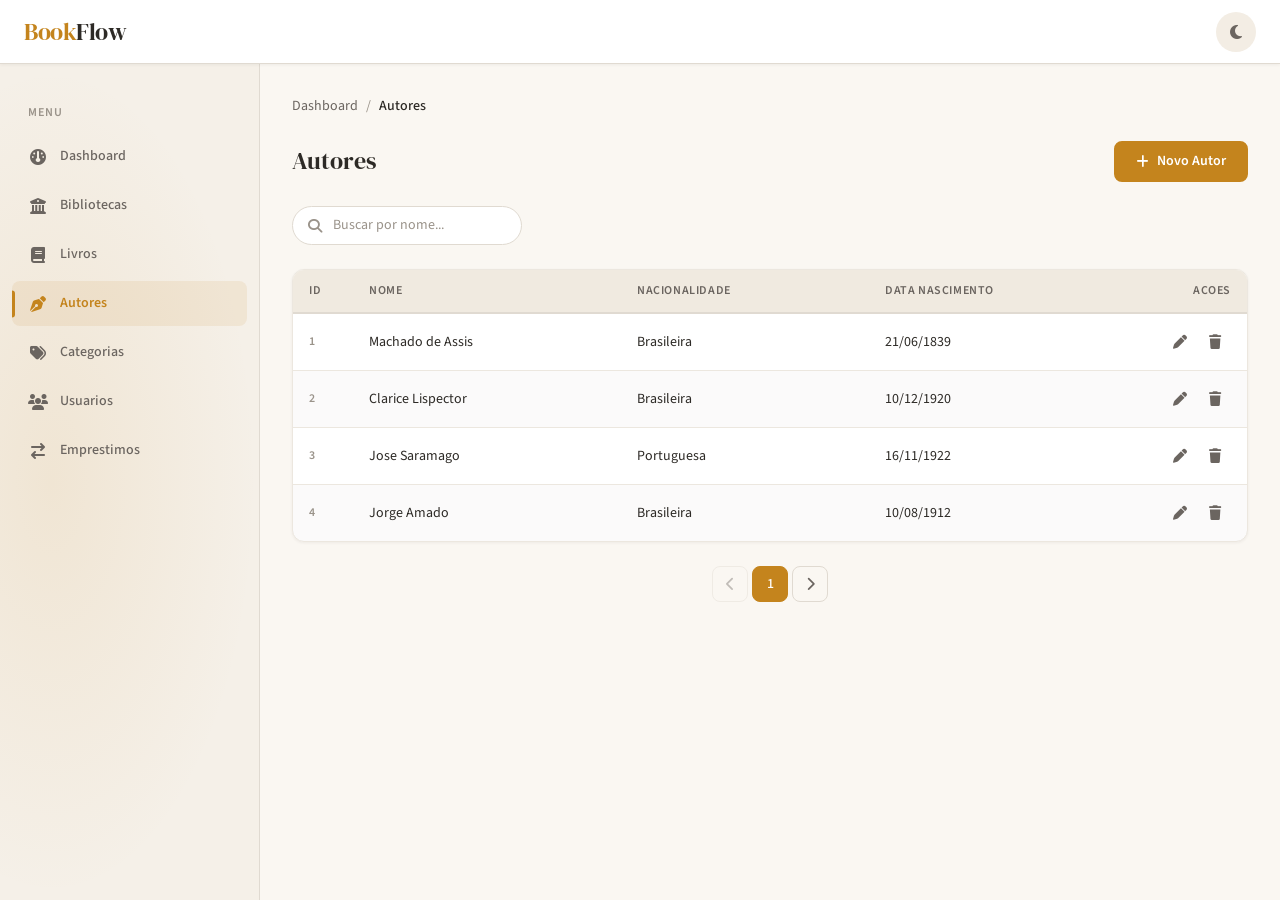
==== autores.html @ ffaa6e1e "first commit" ====
<!DOCTYPE html>
<html lang="pt-BR">
<head>
  <meta charset="UTF-8">
  <meta name="viewport" content="width=device-width, initial-scale=1.0">
  <title>Autores - BookFlow</title>
  <link rel="preconnect" href="https://fonts.googleapis.com">
  <link rel="preconnect" href="https://fonts.gstatic.com" crossorigin>
  <link href="https://fonts.googleapis.com/css2?family=DM+Serif+Display&family=Source+Sans+3:wght@300;400;500;600;700&display=swap" rel="stylesheet">
  <link rel="stylesheet" href="https://cdnjs.cloudflare.com/ajax/libs/font-awesome/6.5.1/css/all.min.css">
  <link rel="stylesheet" href="css/variables.css">
  <link rel="stylesheet" href="css/reset.css">
  <link rel="stylesheet" href="css/layout.css">
  <link rel="stylesheet" href="css/components.css">
  <link rel="stylesheet" href="css/tables.css">
  <link rel="stylesheet" href="css/forms.css">
  <link rel="stylesheet" href="css/utilities.css">
</head>
<body>
  <!-- API_BASE_URL: configurar em js/config.js -->
  <div class="app">
    <header class="header">
      <div class="header-left">
        <button class="btn-menu-toggle" id="btn-menu-toggle"><i class="fas fa-bars"></i></button>
        <a href="index.html" class="header-logo">Book<span>Flow</span></a>
      </div>
      <div class="header-right">
        <button class="btn-theme-toggle" id="btn-theme-toggle" aria-label="Alternar tema">
          <i class="fas fa-moon"></i>
          <i class="fas fa-sun"></i>
        </button>
      </div>
    </header>
    <div class="sidebar-overlay" id="sidebar-overlay"></div>
    <aside class="sidebar" id="sidebar">
      <nav class="sidebar-nav">
        <span class="sidebar-section-title">Menu</span>
        <a href="index.html" class="nav-link"><i class="fas fa-gauge"></i> Dashboard</a>
        <a href="bibliotecas.html" class="nav-link"><i class="fas fa-building-columns"></i> Bibliotecas</a>
        <a href="livros.html" class="nav-link"><i class="fas fa-book"></i> Livros</a>
        <a href="autores.html" class="nav-link active"><i class="fas fa-pen-nib"></i> Autores</a>
        <a href="categorias.html" class="nav-link"><i class="fas fa-tags"></i> Categorias</a>
        <a href="usuarios.html" class="nav-link"><i class="fas fa-users"></i> Usuarios</a>
        <a href="emprestimos.html" class="nav-link"><i class="fas fa-arrow-right-arrow-left"></i> Emprestimos</a>
      </nav>
    </aside>
    <main class="main">
      <div class="main-content">
        <nav class="breadcrumb">
          <a href="index.html">Dashboard</a>
          <span class="separator">/</span>
          <span class="current">Autores</span>
        </nav>

        <div class="page-header">
          <h1>Autores</h1>
          <a href="autor-form.html" class="btn btn-primary"><i class="fas fa-plus"></i> Novo Autor</a>
        </div>

        <div id="alert-container" class="hidden"></div>

        <div class="filters-bar">
          <div class="search-bar">
            <i class="fas fa-search"></i>
            <input type="text" id="search-autor" placeholder="Buscar por nome...">
          </div>
        </div>

        <div class="table-container">
          <div class="table-responsive">
            <table class="table" id="table-autores">
              <thead>
                <tr>
                  <th>ID</th>
                  <th>Nome</th>
                  <th>Nacionalidade</th>
                  <th>Data Nascimento</th>
                  <th class="cell-actions">Acoes</th>
                </tr>
              </thead>
              <tbody id="tbody-autores">
                <tr>
                  <td class="cell-id">1</td>
                  <td>Machado de Assis</td>
                  <td>Brasileira</td>
                  <td>21/06/1839</td>
                  <td class="cell-actions">
                    <button class="btn-icon btn-icon-edit" data-action="edit" data-id="1" title="Editar"><i class="fas fa-pen"></i></button>
                    <button class="btn-icon btn-icon-danger" data-action="delete" data-id="1" title="Excluir"><i class="fas fa-trash"></i></button>
                  </td>
                </tr>
                <tr>
                  <td class="cell-id">2</td>
                  <td>Clarice Lispector</td>
                  <td>Brasileira</td>
                  <td>10/12/1920</td>
                  <td class="cell-actions">
                    <button class="btn-icon btn-icon-edit" data-action="edit" data-id="2" title="Editar"><i class="fas fa-pen"></i></button>
                    <button class="btn-icon btn-icon-danger" data-action="delete" data-id="2" title="Excluir"><i class="fas fa-trash"></i></button>
                  </td>
                </tr>
                <tr>
                  <td class="cell-id">3</td>
                  <td>Jose Saramago</td>
                  <td>Portuguesa</td>
                  <td>16/11/1922</td>
                  <td class="cell-actions">
                    <button class="btn-icon btn-icon-edit" data-action="edit" data-id="3" title="Editar"><i class="fas fa-pen"></i></button>
                    <button class="btn-icon btn-icon-danger" data-action="delete" data-id="3" title="Excluir"><i class="fas fa-trash"></i></button>
                  </td>
                </tr>
                <tr>
                  <td class="cell-id">4</td>
                  <td>Jorge Amado</td>
                  <td>Brasileira</td>
                  <td>10/08/1912</td>
                  <td class="cell-actions">
                    <button class="btn-icon btn-icon-edit" data-action="edit" data-id="4" title="Editar"><i class="fas fa-pen"></i></button>
                    <button class="btn-icon btn-icon-danger" data-action="delete" data-id="4" title="Excluir"><i class="fas fa-trash"></i></button>
                  </td>
                </tr>
              </tbody>
            </table>
          </div>
        </div>

        <div class="pagination">
          <button class="pagination-btn" disabled><i class="fas fa-chevron-left"></i></button>
          <button class="pagination-btn active">1</button>
          <button class="pagination-btn"><i class="fas fa-chevron-right"></i></button>
        </div>

        <div class="empty-state hidden" id="empty-state">
          <div class="empty-state-icon"><i class="fas fa-pen-nib"></i></div>
          <h3>Nenhum autor encontrado</h3>
          <p>Nao existem autores cadastrados ainda. Clique no botao acima para adicionar um novo autor.</p>
          <a href="autor-form.html" class="btn btn-primary"><i class="fas fa-plus"></i> Novo Autor</a>
        </div>

        <!-- Modal de exclusao -->
        <div class="modal-overlay" id="modal-delete">
          <div class="modal">
            <div class="modal-icon"><i class="fas fa-trash"></i></div>
            <h3>Excluir Autor</h3>
            <p>Tem certeza que deseja excluir este autor? Esta acao nao pode ser desfeita.</p>
            <div class="modal-actions">
              <button class="btn btn-secondary" id="btn-cancel-delete">Cancelar</button>
              <button class="btn btn-danger" id="btn-confirm-delete">Excluir</button>
            </div>
          </div>
        </div>

        <template id="template-row-autor">
          <tr>
            <td class="cell-id"></td>
            <td></td>
            <td></td>
            <td></td>
            <td class="cell-actions">
              <button class="btn-icon btn-icon-edit" data-action="edit" title="Editar"><i class="fas fa-pen"></i></button>
              <button class="btn-icon btn-icon-danger" data-action="delete" title="Excluir"><i class="fas fa-trash"></i></button>
            </td>
          </tr>
        </template>
      </div>
    </main>
  </div>
</body>
</html>
---- css/variables.css ----
/* ============================================
   BookFlow - Design Tokens & Theme System
   ============================================ */

:root {
  /* --- Typography --- */
  --font-display: 'DM Serif Display', Georgia, serif;
  --font-body: 'Source Sans 3', 'Segoe UI', sans-serif;

  --text-xs: 0.75rem;
  --text-sm: 0.875rem;
  --text-base: 1rem;
  --text-lg: 1.125rem;
  --text-xl: 1.25rem;
  --text-2xl: 1.5rem;
  --text-3xl: 2rem;

  --weight-light: 300;
  --weight-regular: 400;
  --weight-medium: 500;
  --weight-semibold: 600;
  --weight-bold: 700;

  --leading-tight: 1.2;
  --leading-normal: 1.5;
  --leading-relaxed: 1.75;

  /* --- Spacing --- */
  --space-1: 0.25rem;
  --space-2: 0.5rem;
  --space-3: 0.75rem;
  --space-4: 1rem;
  --space-5: 1.25rem;
  --space-6: 1.5rem;
  --space-8: 2rem;
  --space-10: 2.5rem;
  --space-12: 3rem;
  --space-16: 4rem;

  /* --- Layout --- */
  --header-height: 64px;
  --sidebar-width: 260px;
  --content-max-width: 1200px;
  --radius-sm: 6px;
  --radius-md: 8px;
  --radius-lg: 12px;
  --radius-xl: 16px;
  --radius-pill: 9999px;

  /* --- Transitions --- */
  --transition-fast: 150ms ease;
  --transition-base: 250ms ease;
  --transition-slow: 400ms ease;

  /* --- Z-index --- */
  --z-sidebar: 100;
  --z-header: 200;
  --z-modal-overlay: 300;
  --z-modal: 400;
  --z-toast: 500;

  /* ============================
     Light Theme (default)
     ============================ */
  --bg-primary: #FAF7F2;
  --bg-secondary: #FFFFFF;
  --bg-tertiary: #F3EDE4;
  --bg-sidebar: #F5F0E8;

  --text-primary: #2D2A26;
  --text-secondary: #6B6560;
  --text-tertiary: #9A938A;
  --text-inverse: #FFFFFF;

  --accent: #C4841D;
  --accent-hover: #A86D15;
  --accent-subtle: rgba(196, 132, 29, 0.1);
  --accent-muted: rgba(196, 132, 29, 0.2);

  --secondary: #1B6B6D;
  --secondary-hover: #145455;
  --secondary-subtle: rgba(27, 107, 109, 0.1);

  --danger: #C0392B;
  --danger-hover: #A93226;
  --danger-subtle: rgba(192, 57, 43, 0.1);

  --success: #27AE60;
  --success-hover: #1E8C4D;
  --success-subtle: rgba(39, 174, 96, 0.1);

  --warning: #F39C12;
  --warning-hover: #D68910;
  --warning-subtle: rgba(243, 156, 18, 0.1);

  --info: #2980B9;
  --info-subtle: rgba(41, 128, 185, 0.1);

  --border: #E0DAD1;
  --border-light: #ECE7DF;
  --border-focus: var(--accent);

  --shadow-sm: 0 1px 3px rgba(45, 42, 38, 0.06);
  --shadow-md: 0 4px 12px rgba(45, 42, 38, 0.08);
  --shadow-lg: 0 8px 24px rgba(45, 42, 38, 0.1);
  --shadow-focus: 0 0 0 3px var(--accent-muted);

  --table-header-bg: #F0EAE0;
  --table-stripe-bg: rgba(45, 42, 38, 0.02);
  --table-hover-bg: rgba(196, 132, 29, 0.04);

  --sidebar-active-bg: var(--accent-subtle);
  --sidebar-hover-bg: rgba(45, 42, 38, 0.04);
}

/* ============================
   Dark Theme
   ============================ */
[data-theme="dark"] {
  --bg-primary: #1A1814;
  --bg-secondary: #252219;
  --bg-tertiary: #2E2A22;
  --bg-sidebar: #211E18;

  --text-primary: #E8E2D8;
  --text-secondary: #A89F94;
  --text-tertiary: #7A7268;
  --text-inverse: #1A1814;

  --accent: #E5A84B;
  --accent-hover: #F0BD6A;
  --accent-subtle: rgba(229, 168, 75, 0.12);
  --accent-muted: rgba(229, 168, 75, 0.25);

  --secondary: #3DA8AB;
  --secondary-hover: #56BFC2;
  --secondary-subtle: rgba(61, 168, 171, 0.12);

  --danger: #E74C3C;
  --danger-hover: #F06B5E;
  --danger-subtle: rgba(231, 76, 60, 0.15);

  --success: #2ECC71;
  --success-hover: #54D98C;
  --success-subtle: rgba(46, 204, 113, 0.15);

  --warning: #F1C40F;
  --warning-hover: #F4D03F;
  --warning-subtle: rgba(241, 196, 15, 0.15);

  --info: #3498DB;
  --info-subtle: rgba(52, 152, 219, 0.15);

  --border: #3A352D;
  --border-light: #322D26;
  --border-focus: var(--accent);

  --shadow-sm: 0 1px 3px rgba(0, 0, 0, 0.2);
  --shadow-md: 0 4px 12px rgba(0, 0, 0, 0.3);
  --shadow-lg: 0 8px 24px rgba(0, 0, 0, 0.4);
  --shadow-focus: 0 0 0 3px var(--accent-muted);

  --table-header-bg: #2E2A22;
  --table-stripe-bg: rgba(255, 255, 255, 0.02);
  --table-hover-bg: rgba(229, 168, 75, 0.06);

  --sidebar-active-bg: var(--accent-subtle);
  --sidebar-hover-bg: rgba(255, 255, 255, 0.04);
}
---- css/layout.css ----
/* ============================================
   BookFlow - Layout (Header, Sidebar, Main)
   ============================================ */

/* --- App Shell --- */
.app {
  display: grid;
  grid-template-columns: var(--sidebar-width) 1fr;
  grid-template-rows: var(--header-height) 1fr;
  grid-template-areas:
    "header header"
    "sidebar main";
  min-height: 100vh;
}

/* --- Header --- */
.header {
  grid-area: header;
  position: sticky;
  top: 0;
  z-index: var(--z-header);
  display: flex;
  align-items: center;
  justify-content: space-between;
  padding: 0 var(--space-6);
  height: var(--header-height);
  background-color: var(--bg-secondary);
  border-bottom: 1px solid var(--border);
  box-shadow: var(--shadow-sm);
}

.header-left {
  display: flex;
  align-items: center;
  gap: var(--space-4);
}

.header-logo {
  font-family: var(--font-display);
  font-size: var(--text-2xl);
  color: var(--accent);
  letter-spacing: -0.02em;
}

.header-logo span {
  color: var(--text-primary);
  font-weight: var(--weight-regular);
}

.header-right {
  display: flex;
  align-items: center;
  gap: var(--space-4);
}

.btn-menu-toggle {
  display: none;
  align-items: center;
  justify-content: center;
  width: 40px;
  height: 40px;
  border-radius: var(--radius-md);
  color: var(--text-secondary);
  transition: background-color var(--transition-fast), color var(--transition-fast);
}

.btn-menu-toggle:hover {
  background-color: var(--sidebar-hover-bg);
  color: var(--text-primary);
}

.btn-theme-toggle {
  display: flex;
  align-items: center;
  justify-content: center;
  width: 40px;
  height: 40px;
  border-radius: var(--radius-pill);
  color: var(--text-secondary);
  background-color: var(--bg-tertiary);
  transition: background-color var(--transition-fast), color var(--transition-fast), transform var(--transition-fast);
}

.btn-theme-toggle:hover {
  color: var(--accent);
  transform: rotate(15deg);
}

/* Show sun icon in dark, moon in light (controlled by parent) */
.btn-theme-toggle .fa-sun { display: none; }
.btn-theme-toggle .fa-moon { display: inline-block; }

[data-theme="dark"] .btn-theme-toggle .fa-sun { display: inline-block; }
[data-theme="dark"] .btn-theme-toggle .fa-moon { display: none; }

/* --- Sidebar --- */
.sidebar {
  grid-area: sidebar;
  position: sticky;
  top: var(--header-height);
  height: calc(100vh - var(--header-height));
  overflow-y: auto;
  z-index: var(--z-sidebar);
  display: flex;
  flex-direction: column;
  padding: var(--space-6) 0;
  background-color: var(--bg-sidebar);
  border-right: 1px solid var(--border);
  background-image:
    radial-gradient(ellipse at 20% 50%, var(--accent-subtle), transparent 70%);
}

.sidebar-nav {
  display: flex;
  flex-direction: column;
  gap: var(--space-1);
  padding: 0 var(--space-3);
}

.sidebar-section-title {
  font-family: var(--font-body);
  font-size: var(--text-xs);
  font-weight: var(--weight-semibold);
  text-transform: uppercase;
  letter-spacing: 0.08em;
  color: var(--text-tertiary);
  padding: var(--space-4) var(--space-4) var(--space-2);
}

.nav-link {
  display: flex;
  align-items: center;
  gap: var(--space-3);
  padding: var(--space-3) var(--space-4);
  border-radius: var(--radius-md);
  color: var(--text-secondary);
  font-size: var(--text-sm);
  font-weight: var(--weight-medium);
  transition: all var(--transition-fast);
  position: relative;
}

.nav-link i {
  width: 20px;
  text-align: center;
  font-size: var(--text-base);
  transition: color var(--transition-fast);
}

.nav-link:hover {
  background-color: var(--sidebar-hover-bg);
  color: var(--text-primary);
}

.nav-link:hover i {
  color: var(--accent);
}

.nav-link.active {
  background-color: var(--sidebar-active-bg);
  color: var(--accent);
  font-weight: var(--weight-semibold);
}

.nav-link.active::before {
  content: '';
  position: absolute;
  left: 0;
  top: 50%;
  transform: translateY(-50%);
  width: 3px;
  height: 60%;
  background-color: var(--accent);
  border-radius: 0 var(--radius-sm) var(--radius-sm) 0;
}

.nav-link.active i {
  color: var(--accent);
}

/* --- Main Content --- */
.main {
  grid-area: main;
  padding: var(--space-8);
  overflow-x: hidden;
}

.main-content {
  max-width: var(--content-max-width);
  margin: 0 auto;
}

/* --- Breadcrumb --- */
.breadcrumb {
  display: flex;
  align-items: center;
  gap: var(--space-2);
  font-size: var(--text-sm);
  color: var(--text-tertiary);
  margin-bottom: var(--space-6);
}

.breadcrumb a {
  color: var(--text-secondary);
}

.breadcrumb a:hover {
  color: var(--accent);
}

.breadcrumb .separator {
  color: var(--text-tertiary);
}

.breadcrumb .current {
  color: var(--text-primary);
  font-weight: var(--weight-medium);
}

/* --- Page Header --- */
.page-header {
  display: flex;
  align-items: center;
  justify-content: space-between;
  flex-wrap: wrap;
  gap: var(--space-4);
  margin-bottom: var(--space-6);
}

.page-header h1 {
  font-size: var(--text-2xl);
}

.page-subtitle {
  font-size: var(--text-sm);
  color: var(--text-secondary);
  margin-top: var(--space-1);
}

/* --- Section --- */
.section {
  margin-bottom: var(--space-8);
}

.section-header {
  display: flex;
  align-items: center;
  justify-content: space-between;
  margin-bottom: var(--space-4);
}

.section-title {
  font-size: var(--text-xl);
}

/* --- Grid System --- */
.grid {
  display: grid;
  gap: var(--space-6);
}

.grid-2 { grid-template-columns: repeat(2, 1fr); }
.grid-3 { grid-template-columns: repeat(3, 1fr); }
.grid-4 { grid-template-columns: repeat(4, 1fr); }
.grid-6 { grid-template-columns: repeat(6, 1fr); }

/* --- Responsive --- */
@media (max-width: 1024px) {
  .grid-4 { grid-template-columns: repeat(2, 1fr); }
  .grid-6 { grid-template-columns: repeat(3, 1fr); }
  .grid-3 { grid-template-columns: repeat(2, 1fr); }
}

@media (max-width: 768px) {
  .app {
    grid-template-columns: 1fr;
    grid-template-areas:
      "header"
      "main";
  }

  .sidebar {
    position: fixed;
    top: var(--header-height);
    left: 0;
    width: var(--sidebar-width);
    height: calc(100vh - var(--header-height));
    transform: translateX(-100%);
    transition: transform var(--transition-base);
    box-shadow: var(--shadow-lg);
  }

  .sidebar.active {
    transform: translateX(0);
  }

  .sidebar-overlay {
    display: none;
    position: fixed;
    inset: 0;
    top: var(--header-height);
    background-color: rgba(0, 0, 0, 0.4);
    z-index: calc(var(--z-sidebar) - 1);
  }

  .sidebar-overlay.active {
    display: block;
  }

  .btn-menu-toggle {
    display: flex;
  }

  .main {
    padding: var(--space-4);
  }

  .page-header {
    flex-direction: column;
    align-items: flex-start;
  }

  .grid-2,
  .grid-3,
  .grid-4,
  .grid-6 {
    grid-template-columns: 1fr;
  }
}

@media (max-width: 480px) {
  .main {
    padding: var(--space-3);
  }

  .header {
    padding: 0 var(--space-3);
  }

  .header-logo {
    font-size: var(--text-xl);
  }
}
---- css/components.css ----
/* ============================================
   BookFlow - Components
   ============================================ */

/* --- Cards --- */
.card {
  background-color: var(--bg-secondary);
  border: 1px solid var(--border-light);
  border-radius: var(--radius-lg);
  padding: var(--space-6);
  box-shadow: var(--shadow-sm);
  transition: box-shadow var(--transition-base), transform var(--transition-base);
}

.card:hover {
  box-shadow: var(--shadow-md);
}

/* Stat Card (Dashboard) */
.card-stat {
  display: flex;
  align-items: flex-start;
  gap: var(--space-4);
  padding: var(--space-5);
}

.card-stat .card-icon {
  display: flex;
  align-items: center;
  justify-content: center;
  width: 48px;
  height: 48px;
  border-radius: var(--radius-lg);
  font-size: var(--text-xl);
  flex-shrink: 0;
}

.card-stat .card-icon.icon-accent {
  background-color: var(--accent-subtle);
  color: var(--accent);
}

.card-stat .card-icon.icon-secondary {
  background-color: var(--secondary-subtle);
  color: var(--secondary);
}

.card-stat .card-icon.icon-success {
  background-color: var(--success-subtle);
  color: var(--success);
}

.card-stat .card-icon.icon-warning {
  background-color: var(--warning-subtle);
  color: var(--warning);
}

.card-stat .card-icon.icon-danger {
  background-color: var(--danger-subtle);
  color: var(--danger);
}

.card-stat .card-icon.icon-info {
  background-color: var(--info-subtle);
  color: var(--info);
}

.card-stat .card-body {
  flex: 1;
  min-width: 0;
}

.card-stat .card-label {
  font-size: var(--text-sm);
  color: var(--text-secondary);
  font-weight: var(--weight-medium);
  margin-bottom: var(--space-1);
}

.card-stat .card-value {
  font-family: var(--font-display);
  font-size: var(--text-3xl);
  color: var(--text-primary);
  line-height: 1;
}

/* --- Buttons --- */
.btn {
  display: inline-flex;
  align-items: center;
  justify-content: center;
  gap: var(--space-2);
  padding: var(--space-2) var(--space-5);
  font-size: var(--text-sm);
  font-weight: var(--weight-semibold);
  border-radius: var(--radius-md);
  border: 2px solid transparent;
  transition: all var(--transition-fast);
  white-space: nowrap;
  line-height: 1.5;
}

.btn i {
  font-size: var(--text-sm);
}

.btn-primary {
  background-color: var(--accent);
  color: var(--text-inverse);
  border-color: var(--accent);
}

.btn-primary:hover {
  background-color: var(--accent-hover);
  border-color: var(--accent-hover);
  box-shadow: var(--shadow-md);
}

.btn-secondary {
  background-color: transparent;
  color: var(--accent);
  border-color: var(--accent);
}

.btn-secondary:hover {
  background-color: var(--accent-subtle);
}

.btn-danger {
  background-color: var(--danger);
  color: var(--text-inverse);
  border-color: var(--danger);
}

.btn-danger:hover {
  background-color: var(--danger-hover);
  border-color: var(--danger-hover);
}

.btn-ghost {
  background-color: transparent;
  color: var(--text-secondary);
  border-color: transparent;
}

.btn-ghost:hover {
  background-color: var(--bg-tertiary);
  color: var(--text-primary);
}

.btn-sm {
  padding: var(--space-1) var(--space-3);
  font-size: var(--text-xs);
}

.btn-lg {
  padding: var(--space-3) var(--space-8);
  font-size: var(--text-base);
}

.btn-icon {
  display: inline-flex;
  align-items: center;
  justify-content: center;
  width: 36px;
  height: 36px;
  padding: 0;
  border-radius: var(--radius-md);
  color: var(--text-secondary);
  background: transparent;
  border: none;
  transition: all var(--transition-fast);
}

.btn-icon:hover {
  background-color: var(--bg-tertiary);
  color: var(--text-primary);
}

.btn-icon.btn-icon-danger:hover {
  background-color: var(--danger-subtle);
  color: var(--danger);
}

.btn-icon.btn-icon-edit:hover {
  background-color: var(--accent-subtle);
  color: var(--accent);
}

/* --- Badges --- */
.badge {
  display: inline-flex;
  align-items: center;
  gap: var(--space-1);
  padding: var(--space-1) var(--space-3);
  font-size: var(--text-xs);
  font-weight: var(--weight-semibold);
  border-radius: var(--radius-pill);
  white-space: nowrap;
}

.badge-success {
  background-color: var(--success-subtle);
  color: var(--success);
}

.badge-warning {
  background-color: var(--warning-subtle);
  color: var(--warning);
}

.badge-danger {
  background-color: var(--danger-subtle);
  color: var(--danger);
}

.badge-info {
  background-color: var(--info-subtle);
  color: var(--info);
}

.badge-neutral {
  background-color: var(--bg-tertiary);
  color: var(--text-secondary);
}

/* --- Alerts --- */
.alert {
  display: flex;
  align-items: flex-start;
  gap: var(--space-3);
  padding: var(--space-4) var(--space-5);
  border-radius: var(--radius-md);
  font-size: var(--text-sm);
  font-weight: var(--weight-medium);
  margin-bottom: var(--space-4);
  border-left: 4px solid transparent;
}

.alert i {
  margin-top: 2px;
  flex-shrink: 0;
}

.alert-success {
  background-color: var(--success-subtle);
  color: var(--success);
  border-left-color: var(--success);
}

.alert-error {
  background-color: var(--danger-subtle);
  color: var(--danger);
  border-left-color: var(--danger);
}

.alert-warning {
  background-color: var(--warning-subtle);
  color: var(--warning);
  border-left-color: var(--warning);
}

.alert-info {
  background-color: var(--info-subtle);
  color: var(--info);
  border-left-color: var(--info);
}

/* --- Modal --- */
.modal-overlay {
  display: none;
  position: fixed;
  inset: 0;
  z-index: var(--z-modal-overlay);
  background-color: rgba(0, 0, 0, 0.5);
  backdrop-filter: blur(4px);
  align-items: center;
  justify-content: center;
}

.modal-overlay.active {
  display: flex;
}

.modal {
  background-color: var(--bg-secondary);
  border-radius: var(--radius-xl);
  padding: var(--space-8);
  box-shadow: var(--shadow-lg);
  max-width: 440px;
  width: 90%;
  text-align: center;
}

.modal-icon {
  display: flex;
  align-items: center;
  justify-content: center;
  width: 56px;
  height: 56px;
  border-radius: var(--radius-pill);
  background-color: var(--danger-subtle);
  color: var(--danger);
  font-size: var(--text-xl);
  margin: 0 auto var(--space-5);
}

.modal h3 {
  margin-bottom: var(--space-2);
}

.modal p {
  color: var(--text-secondary);
  font-size: var(--text-sm);
  margin-bottom: var(--space-6);
}

.modal-actions {
  display: flex;
  gap: var(--space-3);
  justify-content: center;
}

.modal-actions .btn {
  flex: 1;
  max-width: 160px;
}

/* --- Empty State --- */
.empty-state {
  display: flex;
  flex-direction: column;
  align-items: center;
  justify-content: center;
  padding: var(--space-16) var(--space-8);
  text-align: center;
}

.empty-state-icon {
  font-size: 3rem;
  color: var(--text-tertiary);
  margin-bottom: var(--space-5);
  opacity: 0.6;
}

.empty-state h3 {
  color: var(--text-secondary);
  margin-bottom: var(--space-2);
}

.empty-state p {
  color: var(--text-tertiary);
  font-size: var(--text-sm);
  max-width: 360px;
  margin-bottom: var(--space-6);
}

/* --- Search Bar --- */
.search-bar {
  position: relative;
  max-width: 400px;
}

.search-bar i {
  position: absolute;
  left: var(--space-4);
  top: 50%;
  transform: translateY(-50%);
  color: var(--text-tertiary);
  font-size: var(--text-sm);
  pointer-events: none;
}

.search-bar input {
  width: 100%;
  padding: var(--space-2) var(--space-4) var(--space-2) var(--space-10);
  border: 1px solid var(--border);
  border-radius: var(--radius-pill);
  background-color: var(--bg-secondary);
  color: var(--text-primary);
  font-size: var(--text-sm);
  transition: border-color var(--transition-fast), box-shadow var(--transition-fast);
}

.search-bar input::placeholder {
  color: var(--text-tertiary);
}

.search-bar input:focus {
  outline: none;
  border-color: var(--border-focus);
  box-shadow: var(--shadow-focus);
}

/* --- Filters Bar --- */
.filters-bar {
  display: flex;
  align-items: center;
  flex-wrap: wrap;
  gap: var(--space-4);
  margin-bottom: var(--space-6);
}

.filter-group {
  display: flex;
  align-items: center;
  gap: var(--space-2);
}

.filter-group label {
  font-size: var(--text-sm);
  font-weight: var(--weight-medium);
  color: var(--text-secondary);
  white-space: nowrap;
}

.filter-group select {
  padding: var(--space-2) var(--space-4);
  border: 1px solid var(--border);
  border-radius: var(--radius-md);
  background-color: var(--bg-secondary);
  color: var(--text-primary);
  font-size: var(--text-sm);
  cursor: pointer;
  transition: border-color var(--transition-fast);
}

.filter-group select:focus {
  outline: none;
  border-color: var(--border-focus);
  box-shadow: var(--shadow-focus);
}

/* --- Pagination --- */
.pagination {
  display: flex;
  align-items: center;
  justify-content: center;
  gap: var(--space-1);
  margin-top: var(--space-6);
}

.pagination-btn {
  display: inline-flex;
  align-items: center;
  justify-content: center;
  min-width: 36px;
  height: 36px;
  padding: 0 var(--space-2);
  font-size: var(--text-sm);
  font-weight: var(--weight-medium);
  color: var(--text-secondary);
  background-color: transparent;
  border: 1px solid var(--border);
  border-radius: var(--radius-md);
  transition: all var(--transition-fast);
}

.pagination-btn:hover {
  background-color: var(--bg-tertiary);
  color: var(--text-primary);
  border-color: var(--text-tertiary);
}

.pagination-btn.active {
  background-color: var(--accent);
  color: var(--text-inverse);
  border-color: var(--accent);
}

.pagination-btn:disabled {
  opacity: 0.4;
  cursor: not-allowed;
}

.pagination-info {
  font-size: var(--text-sm);
  color: var(--text-tertiary);
  margin: 0 var(--space-3);
}

/* --- Loading Spinner --- */
.spinner {
  display: inline-block;
  width: 20px;
  height: 20px;
  border: 2px solid var(--border);
  border-top-color: var(--accent);
  border-radius: 50%;
  animation: spin 0.6s linear infinite;
}

@keyframes spin {
  to { transform: rotate(360deg); }
}

.loading-container {
  display: flex;
  flex-direction: column;
  align-items: center;
  justify-content: center;
  padding: var(--space-16);
  gap: var(--space-4);
  color: var(--text-tertiary);
  font-size: var(--text-sm);
}

.loading-container .spinner {
  width: 32px;
  height: 32px;
  border-width: 3px;
}
---- css/tables.css ----
/* ============================================
   BookFlow - Tables
   ============================================ */

.table-container {
  background-color: var(--bg-secondary);
  border: 1px solid var(--border-light);
  border-radius: var(--radius-lg);
  overflow: hidden;
  box-shadow: var(--shadow-sm);
}

.table-responsive {
  overflow-x: auto;
  -webkit-overflow-scrolling: touch;
}

.table {
  width: 100%;
  border-collapse: collapse;
  font-size: var(--text-sm);
}

.table thead {
  background-color: var(--table-header-bg);
}

.table th {
  padding: var(--space-3) var(--space-4);
  text-align: left;
  font-family: var(--font-body);
  font-size: var(--text-xs);
  font-weight: var(--weight-semibold);
  text-transform: uppercase;
  letter-spacing: 0.05em;
  color: var(--text-secondary);
  white-space: nowrap;
  border-bottom: 2px solid var(--border);
}

.table td {
  padding: var(--space-3) var(--space-4);
  color: var(--text-primary);
  border-bottom: 1px solid var(--border-light);
  vertical-align: middle;
}

.table tbody tr {
  transition: background-color var(--transition-fast);
}

.table tbody tr:nth-child(even) {
  background-color: var(--table-stripe-bg);
}

.table tbody tr:hover {
  background-color: var(--table-hover-bg);
}

.table tbody tr:last-child td {
  border-bottom: none;
}

/* Cell variants */
.table .cell-id {
  font-weight: var(--weight-semibold);
  color: var(--text-tertiary);
  font-size: var(--text-xs);
  width: 60px;
}

.table .cell-actions {
  white-space: nowrap;
  width: 100px;
  text-align: right;
}

.table .cell-actions .btn-icon {
  width: 32px;
  height: 32px;
}

.table .cell-truncate {
  max-width: 200px;
  overflow: hidden;
  text-overflow: ellipsis;
  white-space: nowrap;
}

/* Table footer with pagination info */
.table-footer {
  display: flex;
  align-items: center;
  justify-content: space-between;
  padding: var(--space-3) var(--space-4);
  border-top: 1px solid var(--border-light);
  font-size: var(--text-sm);
  color: var(--text-tertiary);
}

/* --- Responsive --- */
@media (max-width: 768px) {
  .table th,
  .table td {
    padding: var(--space-2) var(--space-3);
  }

  .table .cell-truncate {
    max-width: 140px;
  }
}
---- css/forms.css ----
/* ============================================
   BookFlow - Forms
   ============================================ */

.form-card {
  background-color: var(--bg-secondary);
  border: 1px solid var(--border-light);
  border-radius: var(--radius-lg);
  padding: var(--space-8);
  box-shadow: var(--shadow-sm);
  max-width: 720px;
}

.form-grid {
  display: grid;
  grid-template-columns: repeat(2, 1fr);
  gap: var(--space-5);
}

.form-grid .form-group.full-width {
  grid-column: 1 / -1;
}

.form-group {
  display: flex;
  flex-direction: column;
  gap: var(--space-2);
}

.form-label {
  font-size: var(--text-sm);
  font-weight: var(--weight-semibold);
  color: var(--text-primary);
}

.form-label .required {
  color: var(--danger);
  margin-left: var(--space-1);
}

.form-input,
.form-select,
.form-textarea {
  width: 100%;
  padding: var(--space-3) var(--space-4);
  font-size: var(--text-sm);
  color: var(--text-primary);
  background-color: var(--bg-primary);
  border: 1px solid var(--border);
  border-radius: var(--radius-md);
  transition: border-color var(--transition-fast), box-shadow var(--transition-fast), background-color var(--transition-fast);
}

.form-input::placeholder,
.form-textarea::placeholder {
  color: var(--text-tertiary);
}

.form-input:hover,
.form-select:hover,
.form-textarea:hover {
  border-color: var(--text-tertiary);
}

.form-input:focus,
.form-select:focus,
.form-textarea:focus {
  outline: none;
  border-color: var(--border-focus);
  box-shadow: var(--shadow-focus);
  background-color: var(--bg-secondary);
}

.form-select {
  cursor: pointer;
  appearance: none;
  background-image: url("data:image/svg+xml,%3Csvg xmlns='http://www.w3.org/2000/svg' width='12' height='12' viewBox='0 0 12 12'%3E%3Cpath fill='%236B6560' d='M6 8L1 3h10z'/%3E%3C/svg%3E");
  background-repeat: no-repeat;
  background-position: right var(--space-4) center;
  padding-right: var(--space-10);
}

[data-theme="dark"] .form-select {
  background-image: url("data:image/svg+xml,%3Csvg xmlns='http://www.w3.org/2000/svg' width='12' height='12' viewBox='0 0 12 12'%3E%3Cpath fill='%23A89F94' d='M6 8L1 3h10z'/%3E%3C/svg%3E");
}

.form-textarea {
  min-height: 120px;
  resize: vertical;
  line-height: var(--leading-relaxed);
}

.form-hint {
  font-size: var(--text-xs);
  color: var(--text-tertiary);
}

/* Validation states */
.form-group.has-error .form-input,
.form-group.has-error .form-select,
.form-group.has-error .form-textarea {
  border-color: var(--danger);
  background-color: var(--danger-subtle);
}

.form-group.has-error .form-input:focus,
.form-group.has-error .form-select:focus,
.form-group.has-error .form-textarea:focus {
  box-shadow: 0 0 0 3px rgba(192, 57, 43, 0.2);
}

.field-error {
  font-size: var(--text-xs);
  color: var(--danger);
  font-weight: var(--weight-medium);
  display: flex;
  align-items: center;
  gap: var(--space-1);
}

.field-error i {
  font-size: 0.65rem;
}

.form-group.has-success .form-input,
.form-group.has-success .form-select {
  border-color: var(--success);
}

/* Form actions */
.form-actions {
  display: flex;
  align-items: center;
  gap: var(--space-3);
  margin-top: var(--space-8);
  padding-top: var(--space-6);
  border-top: 1px solid var(--border-light);
}

.form-actions .btn {
  min-width: 120px;
}

/* --- Responsive --- */
@media (max-width: 640px) {
  .form-card {
    padding: var(--space-5);
  }

  .form-grid {
    grid-template-columns: 1fr;
  }

  .form-actions {
    flex-direction: column;
  }

  .form-actions .btn {
    width: 100%;
  }
}
---- css/utilities.css ----
/* ============================================
   BookFlow - Utilities
   ============================================ */

/* --- Display --- */
.hidden { display: none !important; }
.block { display: block; }
.flex { display: flex; }
.inline-flex { display: inline-flex; }
.grid-display { display: grid; }

/* --- Visibility --- */
.sr-only {
  position: absolute;
  width: 1px;
  height: 1px;
  padding: 0;
  margin: -1px;
  overflow: hidden;
  clip: rect(0, 0, 0, 0);
  white-space: nowrap;
  border-width: 0;
}

/* --- Text alignment --- */
.text-left { text-align: left; }
.text-center { text-align: center; }
.text-right { text-align: right; }

/* --- Text style --- */
.text-sm { font-size: var(--text-sm); }
.text-xs { font-size: var(--text-xs); }
.text-muted { color: var(--text-secondary); }
.text-tertiary { color: var(--text-tertiary); }
.text-accent { color: var(--accent); }
.text-danger { color: var(--danger); }
.text-success { color: var(--success); }
.font-semibold { font-weight: var(--weight-semibold); }
.font-bold { font-weight: var(--weight-bold); }

/* --- Spacing --- */
.mt-2 { margin-top: var(--space-2); }
.mt-4 { margin-top: var(--space-4); }
.mt-6 { margin-top: var(--space-6); }
.mt-8 { margin-top: var(--space-8); }
.mb-2 { margin-bottom: var(--space-2); }
.mb-4 { margin-bottom: var(--space-4); }
.mb-6 { margin-bottom: var(--space-6); }
.mb-8 { margin-bottom: var(--space-8); }
.gap-2 { gap: var(--space-2); }
.gap-3 { gap: var(--space-3); }
.gap-4 { gap: var(--space-4); }

/* --- Flex utilities --- */
.items-center { align-items: center; }
.justify-between { justify-content: space-between; }
.justify-center { justify-content: center; }
.flex-wrap { flex-wrap: wrap; }
.flex-1 { flex: 1; }
.flex-col { flex-direction: column; }

/* --- Width --- */
.w-full { width: 100%; }

/* --- Truncate --- */
.truncate {
  overflow: hidden;
  text-overflow: ellipsis;
  white-space: nowrap;
}
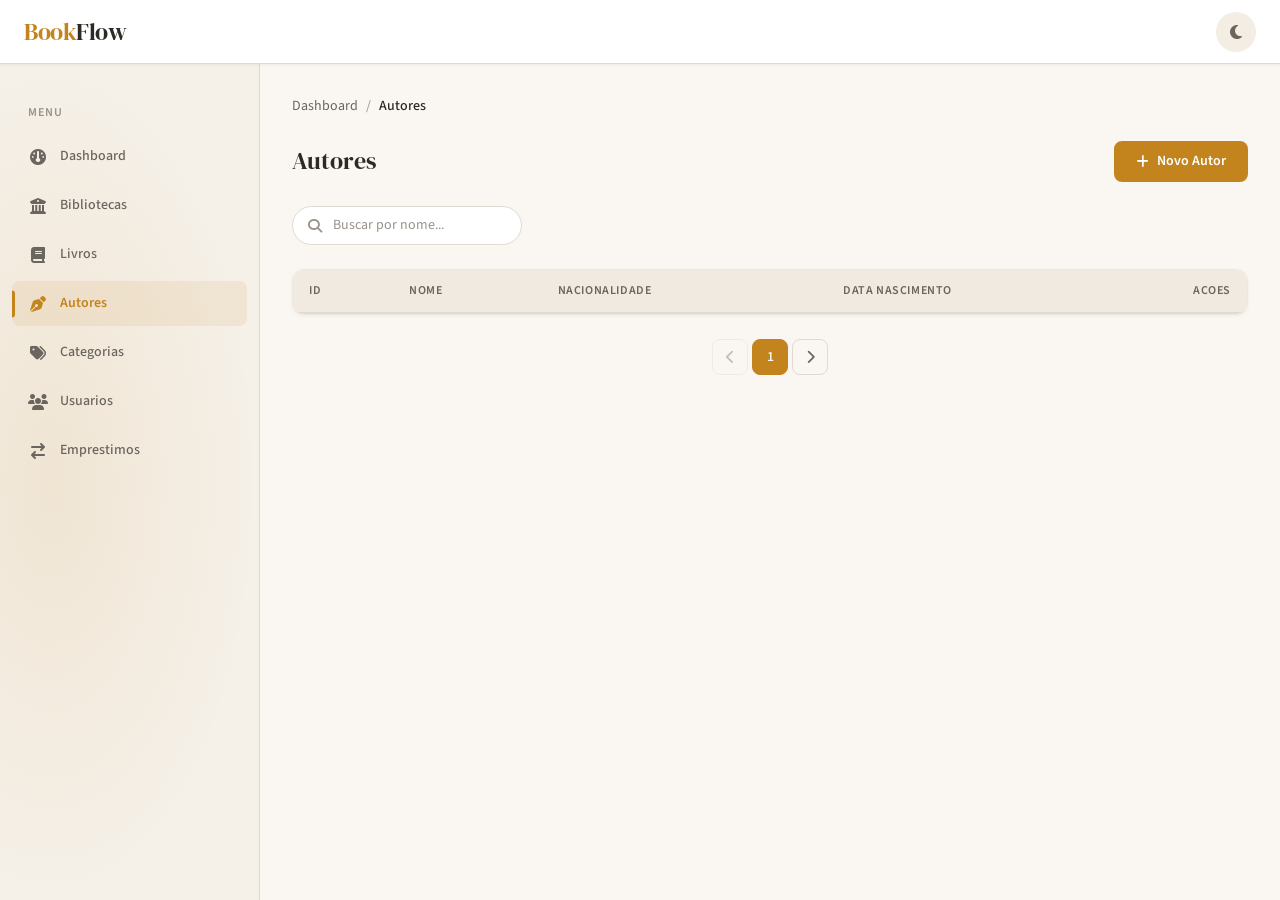
==== commit 9c32e5e3: "aula dia 28/03, cruds form" ====
--- a/autores.html
+++ b/autores.html
@@ -165,5 +165,6 @@
       </div>
     </main>
   </div>
+  <script src="js/autores.js"></script>
 </body>
 </html>
